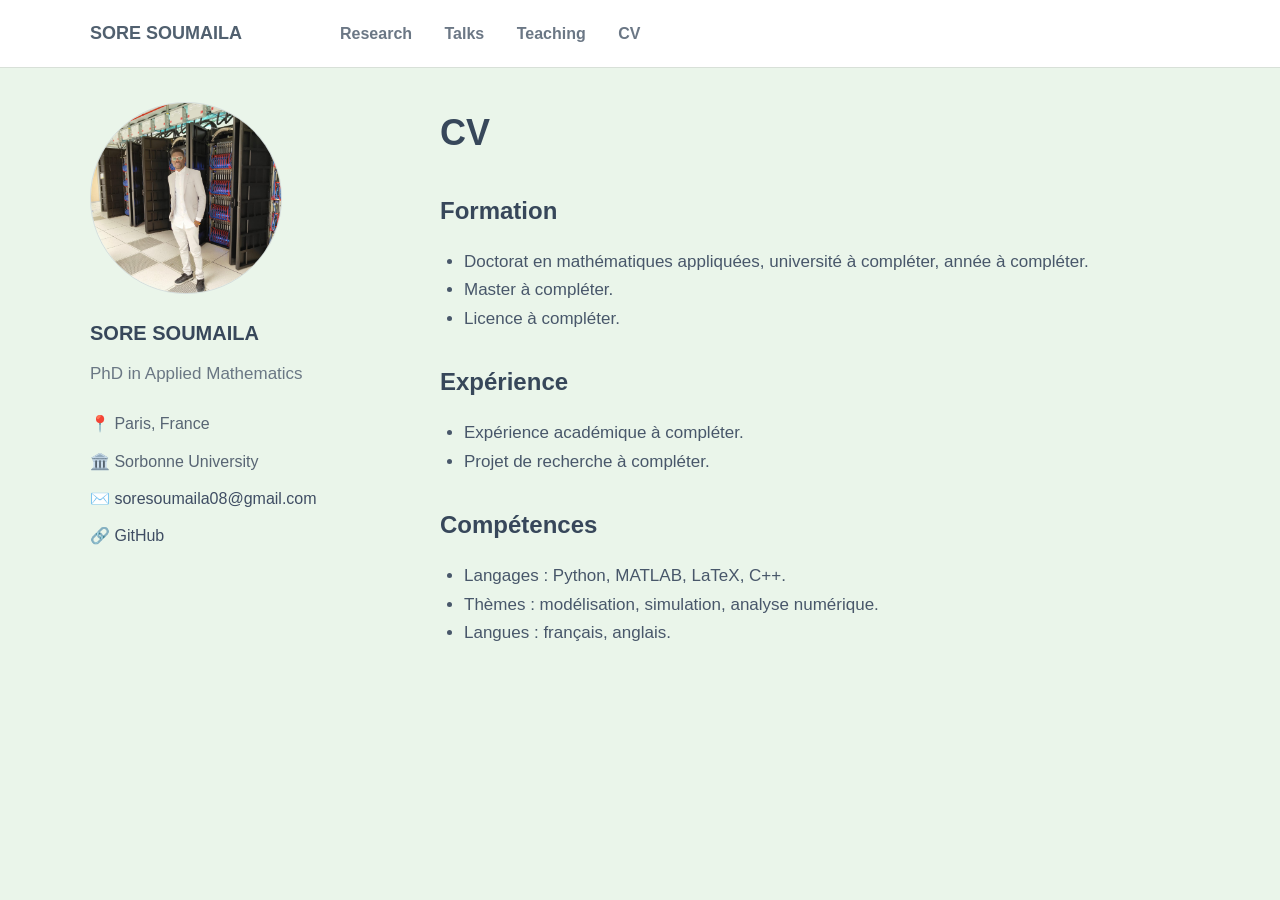
==== cv/index.html @ dfa43f42 "Update index.html" ====
<!DOCTYPE html>
<html lang="fr">
<head>
  <meta charset="UTF-8">
  <meta name="viewport" content="width=device-width, initial-scale=1.0">
  <title>CV - SORE SOUMAILA</title>
  <link rel="stylesheet" href="/style.css">
</head>
<body>
  <header class="topbar">
    <div class="topbar-container">
      <a href="/" class="site-name">SORE SOUMAILA</a>
      <nav class="menu">
        <a href="/recherche/">Research</a>
        <a href="/talks/">Talks</a>
        <a href="/enseignement/">Teaching</a>
        <a href="/cv/">CV</a>
      </nav>
    </div>
  </header>

  <main class="layout">
    <aside class="sidebar">
      <img src="/images/photo.jpg" alt="Photo de profil" class="photo-profil">
      <h1>SORE SOUMAILA</h1>
      <p class="subtitle">PhD in Applied Mathematics </p>

      <div class="info-block">
        <p>📍 Paris, France</p>
        <p>🏛️ Sorbonne University </p>
        <p>✉️ <a href="mailto:soresoumaila08@gmail.com">soresoumaila08@gmail.com</a></p>
        <p>🔗 <a href="#">GitHub</a></p>
      </div>
    </aside>

    <section class="content">
      <h2>CV</h2>

      <h3>Formation</h3>
      <ul>
        <li>Doctorat en mathématiques appliquées, université à compléter, année à compléter.</li>
        <li>Master à compléter.</li>
        <li>Licence à compléter.</li>
      </ul>

      <h3>Expérience</h3>
      <ul>
        <li>Expérience académique à compléter.</li>
        <li>Projet de recherche à compléter.</li>
      </ul>

      <h3>Compétences</h3>
      <ul>
        <li>Langages : Python, MATLAB, LaTeX, C++.</li>
        <li>Thèmes : modélisation, simulation, analyse numérique.</li>
        <li>Langues : français, anglais.</li>
      </ul>
    </section>
  </main>
</body>
</html>
---- style.css ----
body {
  margin: 0;
  font-family: Arial, Helvetica, sans-serif;
  color: #3f4d63;
  background-color: #eaf5ea;
  line-height: 1.7;
}

.topbar {
  border-bottom: 1px solid #d8e0d8;
  background-color: #ffffff;
}

.topbar-container {
  max-width: 1100px;
  margin: 0 auto;
  padding: 18px 24px;
  display: flex;
  align-items: center;
  justify-content: flex-start;
  gap: 70px;
}

.site-name {
  font-size: 18px;
  font-weight: 700;
  color: #51606f;
  text-decoration: none;
}

.site-name:hover {
  text-decoration: underline;
}

.menu a {
  text-decoration: none;
  color: #6b7785;
  margin-left: 28px;
  font-size: 16px;
  font-weight: 600;
}

.menu a:hover {
  color: #2f3b4a;
}

.layout {
  max-width: 1100px;
  margin: 34px auto;
  padding: 0 24px;
  display: grid;
  grid-template-columns: 270px 1fr;
  gap: 80px;
}

.sidebar {
  align-self: start;
}

.photo-profil {
  width: 190px;
  height: 190px;
  object-fit: cover;
  border-radius: 50%;
  display: block;
  margin-bottom: 22px;
  border: 1px solid #d5dddd;
}

.sidebar h1 {
  font-size: 20px;
  margin: 0 0 10px 0;
  color: #37475a;
}

.subtitle {
  margin: 0 0 22px 0;
  color: #6a7784;
  font-size: 17px;
}

.info-block p {
  margin: 10px 0;
  color: #586574;
  font-size: 16px;
}

.info-block a {
  color: #3f4d63;
  text-decoration: none;
}

.info-block a:hover {
  text-decoration: underline;
}

.content h2 {
  font-size: 36px;
  margin-top: 0;
  margin-bottom: 18px;
  color: #37475a;
}

.content h3 {
  font-size: 24px;
  margin-top: 28px;
  margin-bottom: 12px;
  color: #37475a;
}

.content p,
.content li {
  font-size: 17px;
  color: #48576a;
}

.content p {
  margin-bottom: 24px;
  max-width: 900px;
}

.content ul {
  padding-left: 24px;
}

.content a {
  color: #4aa3c7;
  text-decoration: none;
}

.content a:hover {
  text-decoration: underline;
}

.year-block {
  margin-bottom: 28px;
}

.year-block h3 {
  font-size: 18px;
  margin-bottom: 10px;
  color: #37475a;
}

.year-block ul {
  margin: 0;
  padding-left: 24px;
}

.year-block li {
  margin-bottom: 10px;
}

@media (max-width: 900px) {
  .layout {
    grid-template-columns: 1fr;
    gap: 30px;
  }

  .topbar-container {
    gap: 30px;
  }

  .menu a {
    margin-left: 14px;
    font-size: 14px;
  }
}
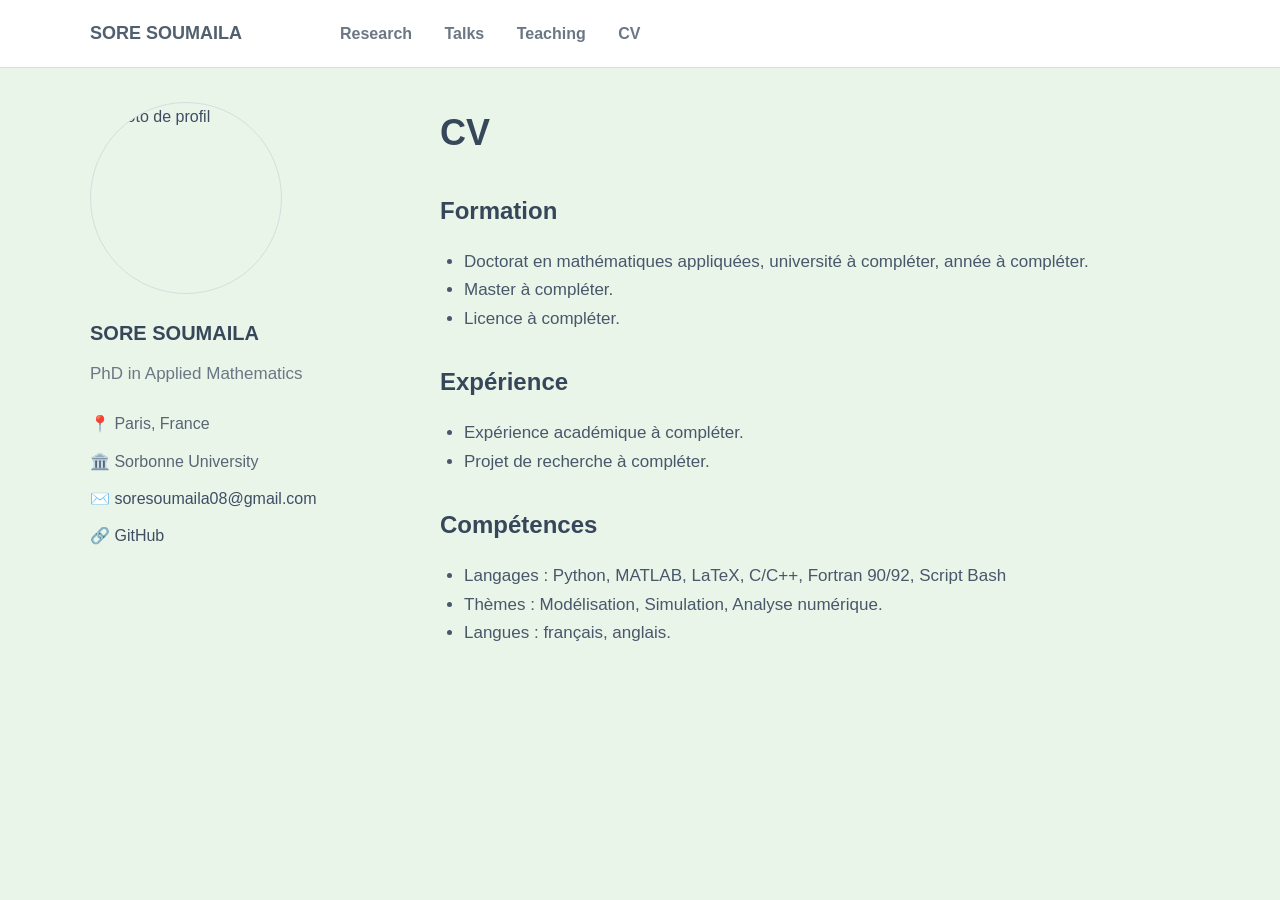
==== commit 65e26d00: "Update index.html" ====
--- a/cv/index.html
+++ b/cv/index.html
@@ -3,7 +3,11 @@
 <head>
   <meta charset="UTF-8">
   <meta name="viewport" content="width=device-width, initial-scale=1.0">
-  <title>CV - SORE SOUMAILA</title>
+  <meta name="google-site-verification" content="8gv8ETqGiuPviAt5-yaoIe_0OM7RxLq_Fy0cH31vGm8" />
+  <title>SORE SOUMAILA - Doctorant en mathématiques appliquées</title>
+  <meta name="description" content="Site personnel de SORE SOUMAILA, doctorant en mathématiques appliquées. Recherche en simulation, contrôle et nanofils ferromagnétiques.">
+  <link rel="canonical" href="https://sore-soumaila.github.io/">
+  <meta name="robots" content="index, follow">
   <link rel="stylesheet" href="/style.css">
 </head>
 <body>
@@ -51,9 +55,9 @@
 
       <h3>Compétences</h3>
       <ul>
-        <li>Langages : Python, MATLAB, LaTeX, C++.</li>
-        <li>Thèmes : modélisation, simulation, analyse numérique.</li>
-        <li>Langues : français, anglais.</li>
+        <li>Langages : Python, MATLAB, LaTeX, C/C++, Fortran 90/92, Script Bash</li>
+        <li>Thèmes   : Modélisation, Simulation, Analyse numérique.</li>
+        <li>Langues  : français, anglais.</li>
       </ul>
     </section>
   </main>
--- a/style.css
+++ b/style.css
@@ -9,6 +9,11 @@
 .topbar {
   border-bottom: 1px solid #d8e0d8;
   background-color: #ffffff;
+}
+
+.subcourse {
+  margin-top: 6px;
+  margin-bottom: 10px;
 }
 
 .topbar-container {
@@ -61,6 +66,7 @@
   width: 190px;
   height: 190px;
   object-fit: cover;
+  object-position: center center;
   border-radius: 50%;
   display: block;
   margin-bottom: 22px;
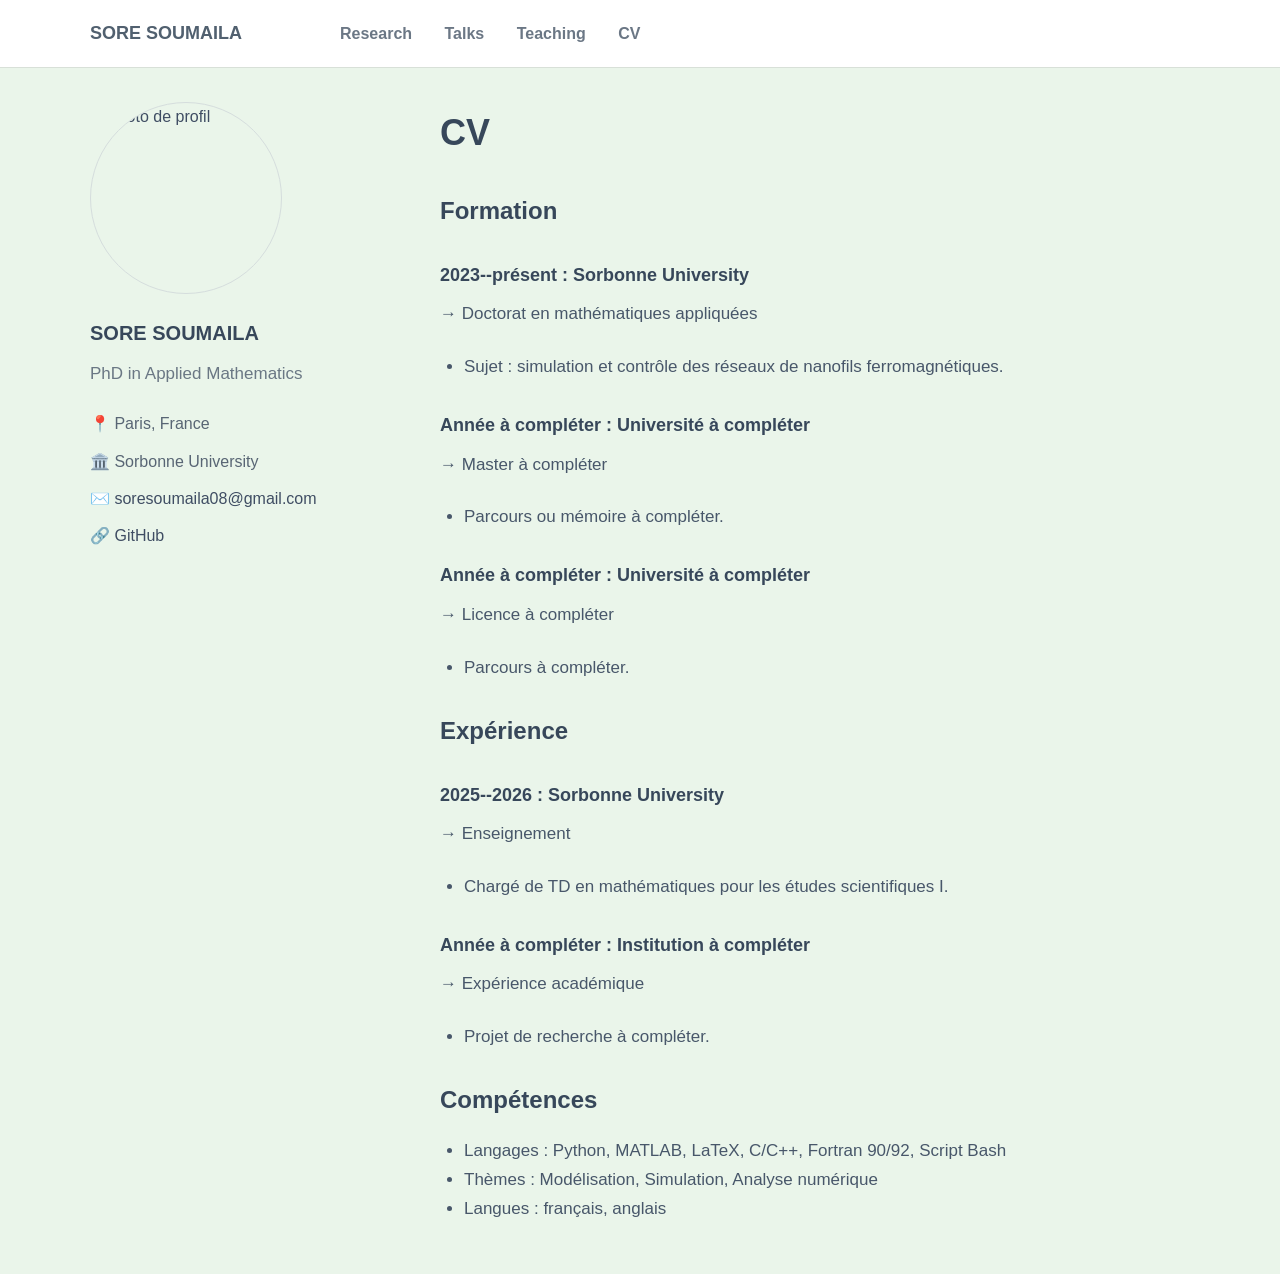
==== commit 25ce9b7f: "Update index.html" ====
--- a/cv/index.html
+++ b/cv/index.html
@@ -27,11 +27,11 @@
     <aside class="sidebar">
       <img src="/images/photo.jpg" alt="Photo de profil" class="photo-profil">
       <h1>SORE SOUMAILA</h1>
-      <p class="subtitle">PhD in Applied Mathematics </p>
+      <p class="subtitle">PhD in Applied Mathematics</p>
 
       <div class="info-block">
         <p>📍 Paris, France</p>
-        <p>🏛️ Sorbonne University </p>
+        <p>🏛️ Sorbonne University</p>
         <p>✉️ <a href="mailto:soresoumaila08@gmail.com">soresoumaila08@gmail.com</a></p>
         <p>🔗 <a href="#">GitHub</a></p>
       </div>
@@ -41,25 +41,58 @@
       <h2>CV</h2>
 
       <h3>Formation</h3>
-      <ul>
-        <li>Doctorat en mathématiques appliquées, université à compléter, année à compléter.</li>
-        <li>Master à compléter.</li>
-        <li>Licence à compléter.</li>
-      </ul>
+
+      <div class="year-block">
+        <h3>2023--présent : Sorbonne University</h3>
+        <p class="subcourse">&rarr; Doctorat en mathématiques appliquées</p>
+        <ul>
+          <li>Sujet : simulation et contrôle des réseaux de nanofils ferromagnétiques.</li>
+        </ul>
+      </div>
+
+      <div class="year-block">
+        <h3>Année à compléter : Université à compléter</h3>
+        <p class="subcourse">&rarr; Master à compléter</p>
+        <ul>
+          <li>Parcours ou mémoire à compléter.</li>
+        </ul>
+      </div>
+
+      <div class="year-block">
+        <h3>Année à compléter : Université à compléter</h3>
+        <p class="subcourse">&rarr; Licence à compléter</p>
+        <ul>
+          <li>Parcours à compléter.</li>
+        </ul>
+      </div>
 
       <h3>Expérience</h3>
-      <ul>
-        <li>Expérience académique à compléter.</li>
-        <li>Projet de recherche à compléter.</li>
-      </ul>
+
+      <div class="year-block">
+        <h3>2025--2026 : Sorbonne University</h3>
+        <p class="subcourse">&rarr; Enseignement</p>
+        <ul>
+          <li>Chargé de TD en mathématiques pour les études scientifiques I.</li>
+        </ul>
+      </div>
+
+      <div class="year-block">
+        <h3>Année à compléter : Institution à compléter</h3>
+        <p class="subcourse">&rarr; Expérience académique</p>
+        <ul>
+          <li>Projet de recherche à compléter.</li>
+        </ul>
+      </div>
 
       <h3>Compétences</h3>
       <ul>
         <li>Langages : Python, MATLAB, LaTeX, C/C++, Fortran 90/92, Script Bash</li>
-        <li>Thèmes   : Modélisation, Simulation, Analyse numérique.</li>
-        <li>Langues  : français, anglais.</li>
+        <li>Thèmes : Modélisation, Simulation, Analyse numérique</li>
+        <li>Langues : français, anglais</li>
       </ul>
     </section>
   </main>
 </body>
 </html>
+
+
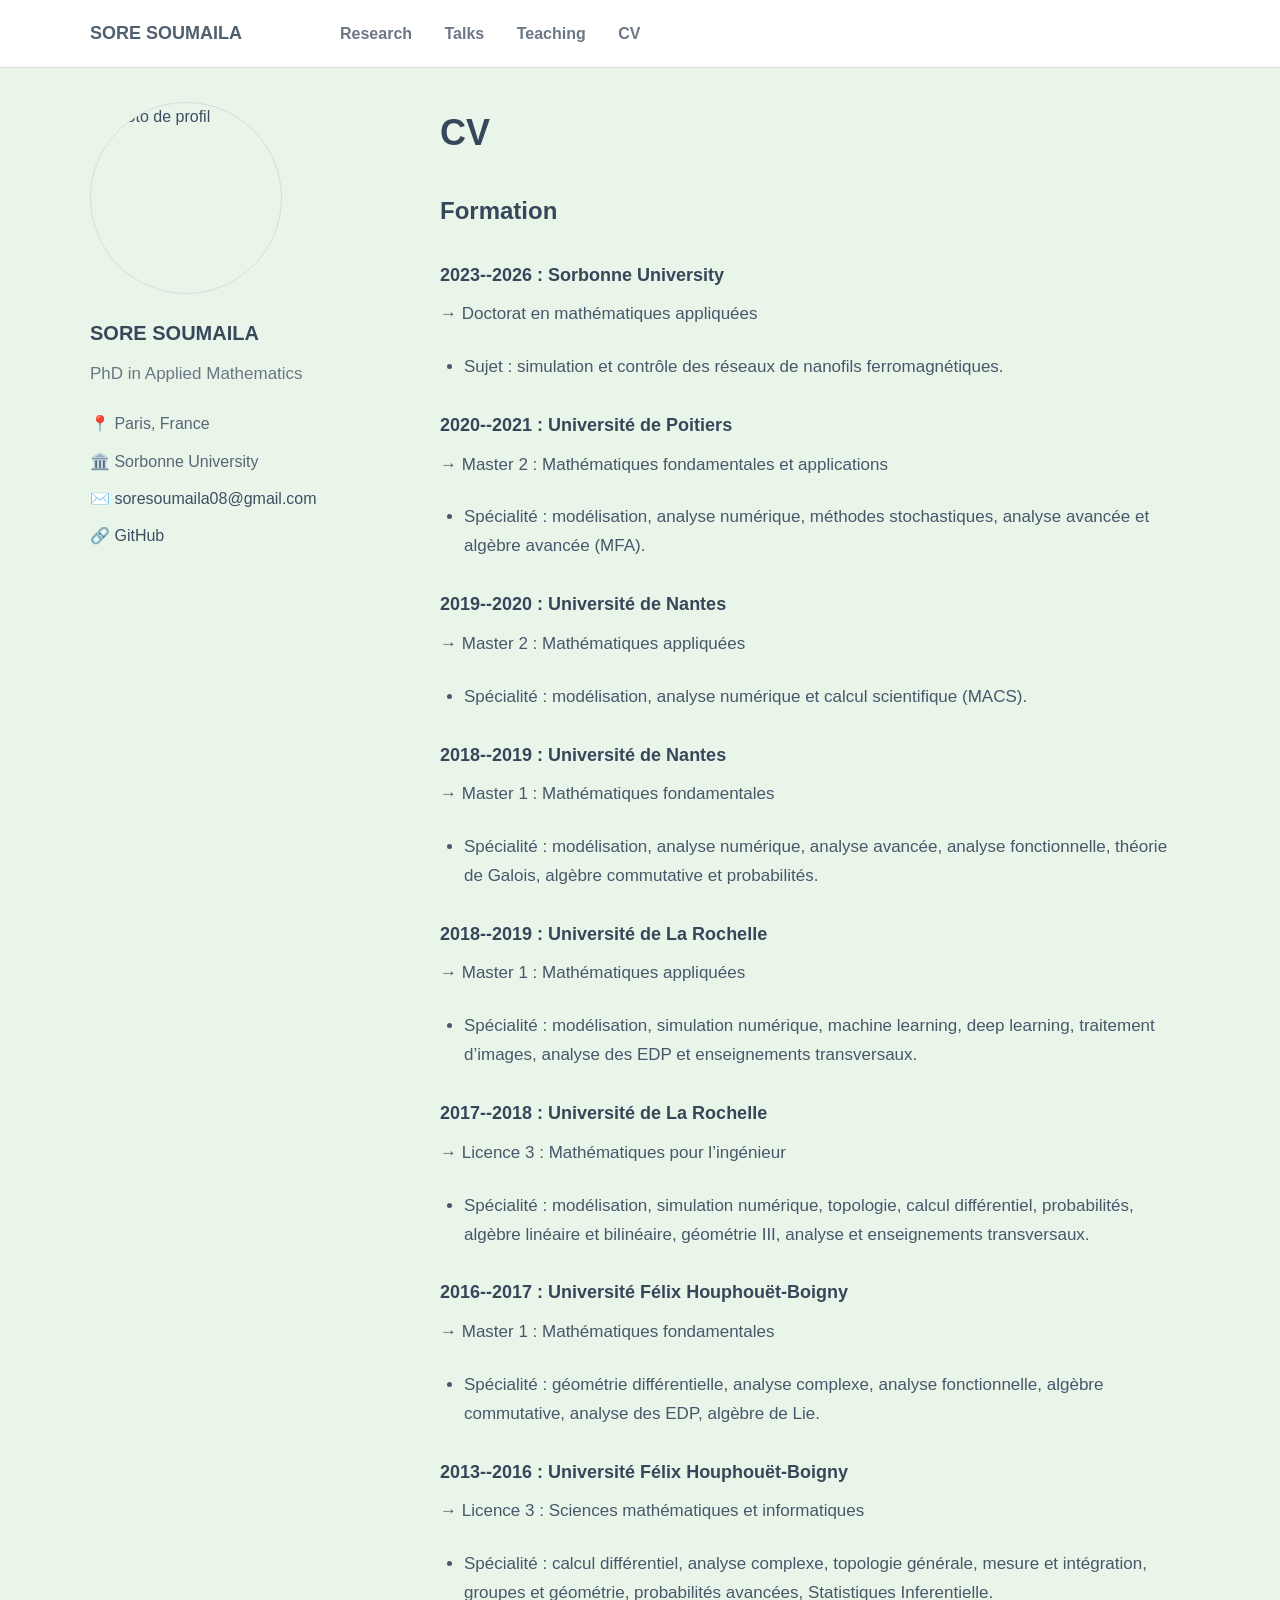
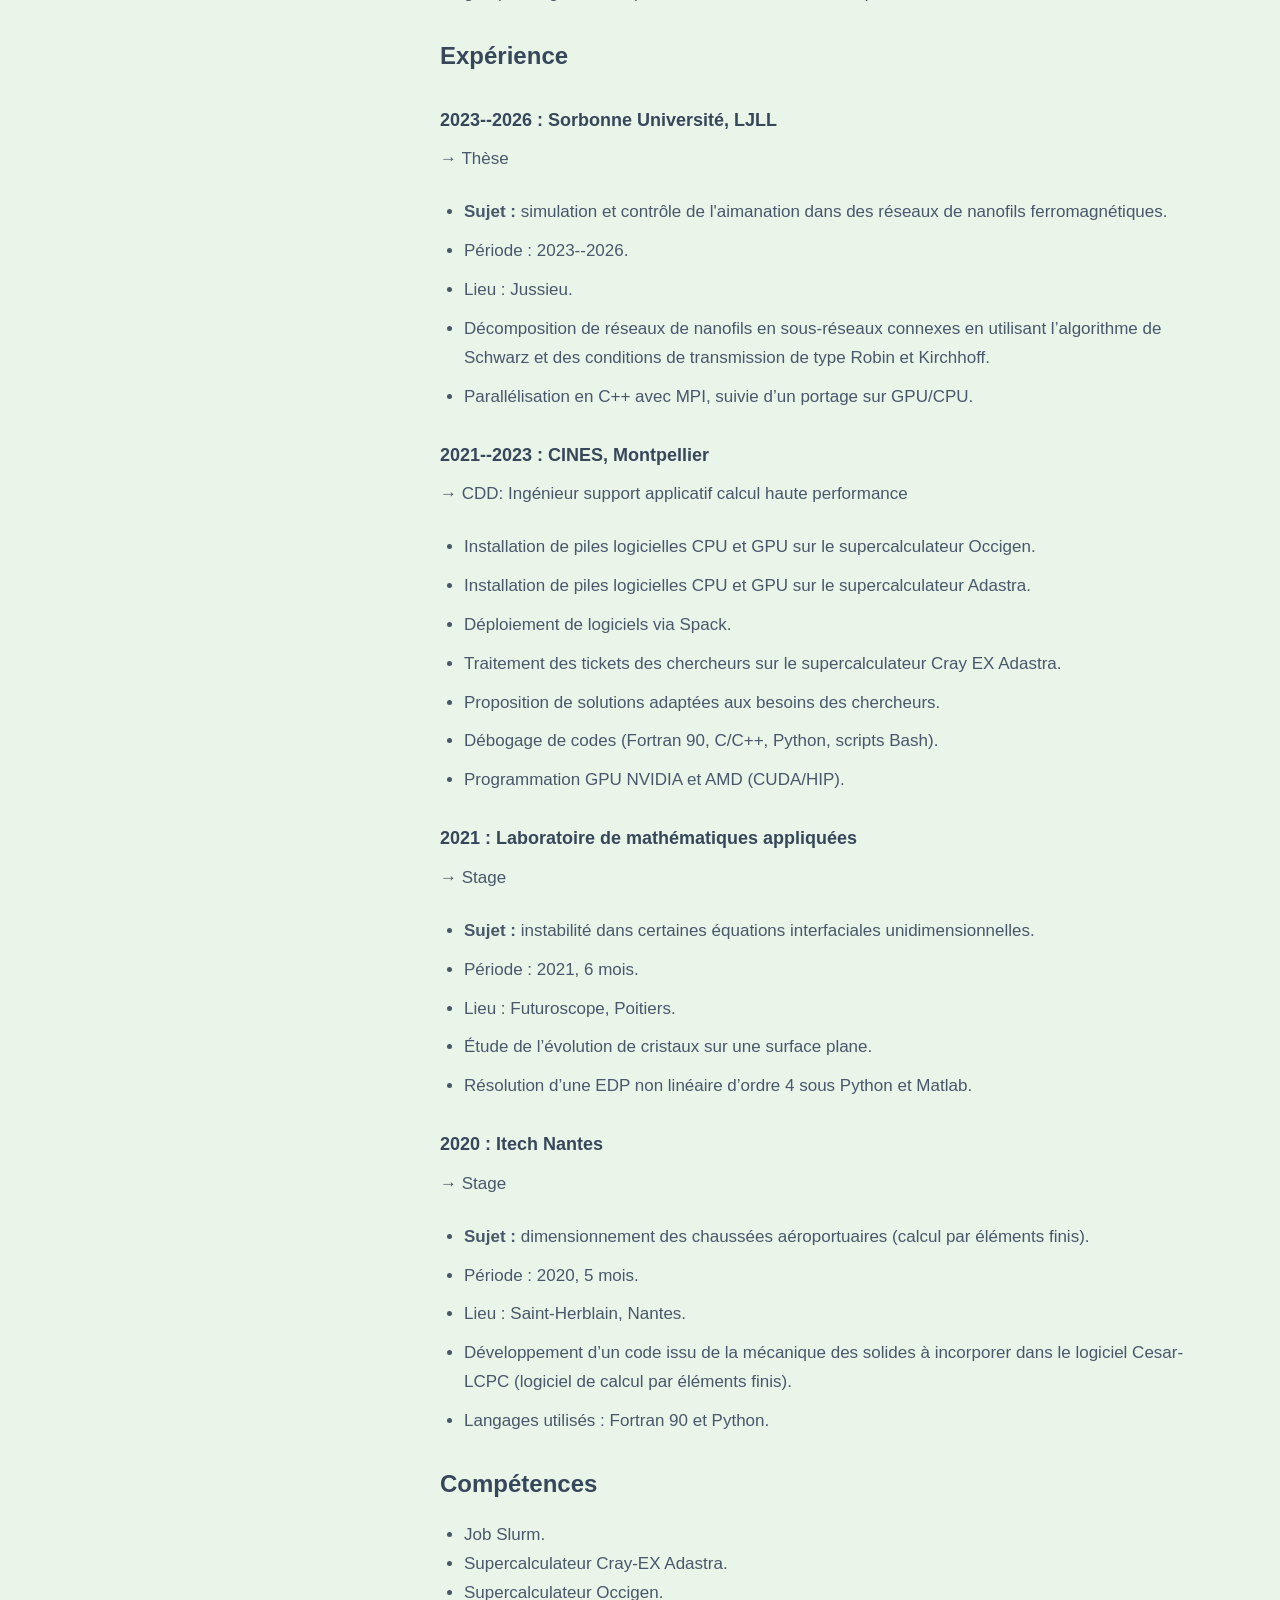
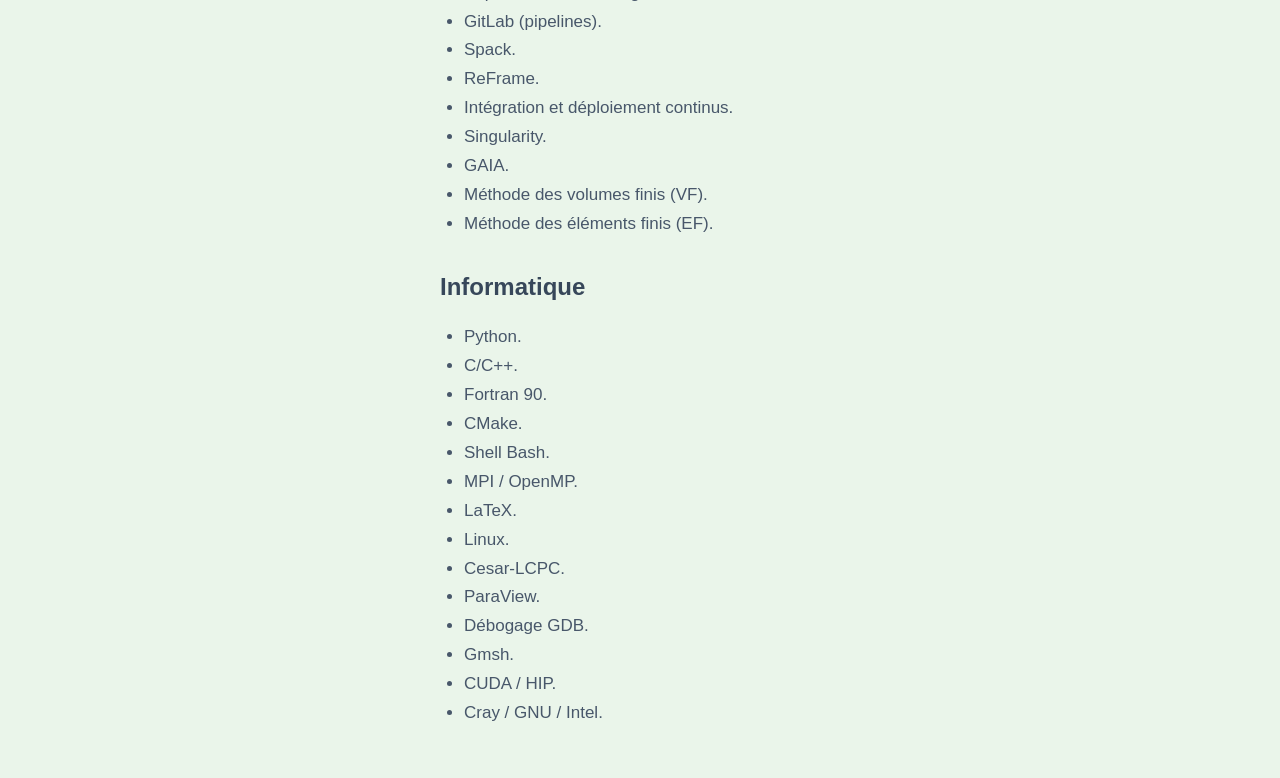
==== commit f775f741: "Update index.html" ====
--- a/cv/index.html
+++ b/cv/index.html
@@ -3,7 +3,7 @@
 <head>
   <meta charset="UTF-8">
   <meta name="viewport" content="width=device-width, initial-scale=1.0">
-  <meta name="google-site-verification" content="8gv8ETqGiuPviAt5-yaoIe_0OM7RxLq_Fy0cH31vGm8" />
+  <meta name="google-site-verification" content="8gv8ETqGiuPviAt5-yaoIe_0OM7RxLq_Fy0cH31vGm8">
   <title>SORE SOUMAILA - Doctorant en mathématiques appliquées</title>
   <meta name="description" content="Site personnel de SORE SOUMAILA, doctorant en mathématiques appliquées. Recherche en simulation, contrôle et nanofils ferromagnétiques.">
   <link rel="canonical" href="https://sore-soumaila.github.io/">
@@ -43,7 +43,7 @@
       <h3>Formation</h3>
 
       <div class="year-block">
-        <h3>2023--présent : Sorbonne University</h3>
+        <h3>2023--2026 : Sorbonne University</h3>
         <p class="subcourse">&rarr; Doctorat en mathématiques appliquées</p>
         <ul>
           <li>Sujet : simulation et contrôle des réseaux de nanofils ferromagnétiques.</li>
@@ -51,48 +51,147 @@
       </div>
 
       <div class="year-block">
-        <h3>Année à compléter : Université à compléter</h3>
-        <p class="subcourse">&rarr; Master à compléter</p>
+        <h3>2020--2021 : Université de Poitiers</h3>
+        <p class="subcourse">&rarr; Master 2 : Mathématiques fondamentales et applications</p>
         <ul>
-          <li>Parcours ou mémoire à compléter.</li>
+          <li>Spécialité : modélisation, analyse numérique, méthodes stochastiques, analyse avancée et algèbre avancée (MFA).</li>
         </ul>
       </div>
 
       <div class="year-block">
-        <h3>Année à compléter : Université à compléter</h3>
-        <p class="subcourse">&rarr; Licence à compléter</p>
+        <h3>2019--2020 : Université de Nantes</h3>
+        <p class="subcourse">&rarr; Master 2 : Mathématiques appliquées</p>
         <ul>
-          <li>Parcours à compléter.</li>
+          <li>Spécialité : modélisation, analyse numérique et calcul scientifique (MACS).</li>
+        </ul>
+      </div>
+
+      <div class="year-block">
+        <h3>2018--2019 : Université de Nantes</h3>
+        <p class="subcourse">&rarr; Master 1 : Mathématiques fondamentales</p>
+        <ul>
+          <li>Spécialité : modélisation, analyse numérique, analyse avancée, analyse fonctionnelle, théorie de Galois, algèbre commutative et probabilités.</li>
+        </ul>
+      </div>
+
+      <div class="year-block">
+        <h3>2018--2019 : Université de La Rochelle</h3>
+        <p class="subcourse">&rarr; Master 1 : Mathématiques appliquées</p>
+        <ul>
+          <li>Spécialité : modélisation, simulation numérique, machine learning, deep learning, traitement d’images, analyse des EDP et enseignements transversaux.</li>
+        </ul>
+      </div>
+
+      <div class="year-block">
+        <h3>2017--2018 : Université de La Rochelle</h3>
+        <p class="subcourse">&rarr; Licence 3 : Mathématiques pour l’ingénieur</p>
+        <ul>
+          <li>Spécialité : modélisation, simulation numérique, topologie, calcul différentiel, probabilités, algèbre linéaire et bilinéaire, géométrie III, analyse et enseignements transversaux.</li>
+        </ul>
+      </div>
+
+      <div class="year-block">
+        <h3>2016--2017 : Université Félix Houphouët-Boigny</h3>
+        <p class="subcourse">&rarr; Master 1 : Mathématiques fondamentales</p>
+        <ul>
+          <li>Spécialité : géométrie différentielle, analyse complexe, analyse fonctionnelle, algèbre commutative, analyse des EDP, algèbre de Lie.</li>
+        </ul>
+      </div>
+
+      <div class="year-block">
+        <h3>2013--2016 : Université Félix Houphouët-Boigny</h3>
+        <p class="subcourse">&rarr; Licence 3 : Sciences mathématiques et informatiques</p>
+        <ul>
+          <li>Spécialité : calcul différentiel, analyse complexe, topologie générale, mesure et intégration, groupes et géométrie, probabilités avancées, Statistiques Inferentielle.</li>
         </ul>
       </div>
 
       <h3>Expérience</h3>
 
       <div class="year-block">
-        <h3>2025--2026 : Sorbonne University</h3>
-        <p class="subcourse">&rarr; Enseignement</p>
+        <h3>2023--2026 : Sorbonne Université, LJLL</h3>
+        <p class="subcourse">&rarr; Thèse</p>
         <ul>
-          <li>Chargé de TD en mathématiques pour les études scientifiques I.</li>
+          <li><strong>Sujet :</strong> simulation et contrôle de l'aimanation dans des réseaux de nanofils ferromagnétiques.</li>
+          <li>Période : 2023--2026.</li>
+          <li>Lieu : Jussieu.</li>
+          <li>Décomposition de réseaux de nanofils en sous-réseaux connexes en utilisant l’algorithme de Schwarz et des conditions de transmission de type Robin et Kirchhoff.</li>
+          <li>Parallélisation en C++ avec MPI, suivie d’un portage sur GPU/CPU.</li>
         </ul>
       </div>
 
       <div class="year-block">
-        <h3>Année à compléter : Institution à compléter</h3>
-        <p class="subcourse">&rarr; Expérience académique</p>
+        <h3>2021--2023 : CINES, Montpellier</h3>
+        <p class="subcourse">&rarr; CDD: Ingénieur support applicatif calcul haute performance </p>
         <ul>
-          <li>Projet de recherche à compléter.</li>
+          <li>Installation de piles logicielles CPU et GPU sur le supercalculateur Occigen.</li>
+          <li>Installation de piles logicielles CPU et GPU sur le supercalculateur Adastra.</li>
+          <li>Déploiement de logiciels via Spack.</li>
+          <li>Traitement des tickets des chercheurs sur le supercalculateur Cray EX Adastra.</li>
+          <li>Proposition de solutions adaptées aux besoins des chercheurs.</li>
+          <li>Débogage de codes (Fortran 90, C/C++, Python, scripts Bash).</li>
+          <li>Programmation GPU NVIDIA et AMD (CUDA/HIP).</li>
+        </ul>
+      </div>
+
+      <div class="year-block">
+        <h3>2021 : Laboratoire de mathématiques appliquées</h3>
+        <p class="subcourse">&rarr; Stage</p>
+        <ul>
+          <li><strong>Sujet :</strong> instabilité dans certaines équations interfaciales unidimensionnelles.</li>
+          <li>Période : 2021, 6 mois.</li>
+          <li>Lieu : Futuroscope, Poitiers.</li>
+          <li>Étude de l’évolution de cristaux sur une surface plane.</li>
+          <li>Résolution d’une EDP non linéaire d’ordre 4 sous Python et Matlab.</li>
+        </ul>
+      </div>
+
+      <div class="year-block">
+        <h3>2020 : Itech Nantes</h3>
+        <p class="subcourse">&rarr; Stage</p>
+        <ul>
+          <li><strong>Sujet :</strong> dimensionnement des chaussées aéroportuaires (calcul par éléments finis).</li>
+          <li>Période : 2020, 5 mois.</li>
+          <li>Lieu : Saint-Herblain, Nantes.</li>
+          <li>Développement d’un code issu de la mécanique des solides à incorporer dans le logiciel Cesar-LCPC (logiciel de calcul par éléments finis).</li>
+          <li>Langages utilisés : Fortran 90 et Python.</li>
         </ul>
       </div>
 
       <h3>Compétences</h3>
       <ul>
-        <li>Langages : Python, MATLAB, LaTeX, C/C++, Fortran 90/92, Script Bash</li>
-        <li>Thèmes : Modélisation, Simulation, Analyse numérique</li>
-        <li>Langues : français, anglais</li>
+        <li>Job Slurm.</li>
+        <li>Supercalculateur Cray-EX Adastra.</li>
+        <li>Supercalculateur Occigen.</li>
+        <li>GitLab (pipelines).</li>
+        <li>Spack.</li>
+        <li>ReFrame.</li>
+        <li>Intégration et déploiement continus.</li>
+        <li>Singularity.</li>
+        <li>GAIA.</li>
+        <li>Méthode des volumes finis (VF).</li>
+        <li>Méthode des éléments finis (EF).</li>
+      </ul>
+
+      <h3>Informatique</h3>
+      <ul>
+        <li>Python.</li>
+        <li>C/C++.</li>
+        <li>Fortran 90.</li>
+        <li>CMake.</li>
+        <li>Shell Bash.</li>
+        <li>MPI / OpenMP.</li>
+        <li>LaTeX.</li>
+        <li>Linux.</li>
+        <li>Cesar-LCPC.</li>
+        <li>ParaView.</li>
+        <li>Débogage GDB.</li>
+        <li>Gmsh.</li>
+        <li>CUDA / HIP.</li>
+        <li>Cray / GNU / Intel.</li>
       </ul>
     </section>
   </main>
 </body>
 </html>
 
-
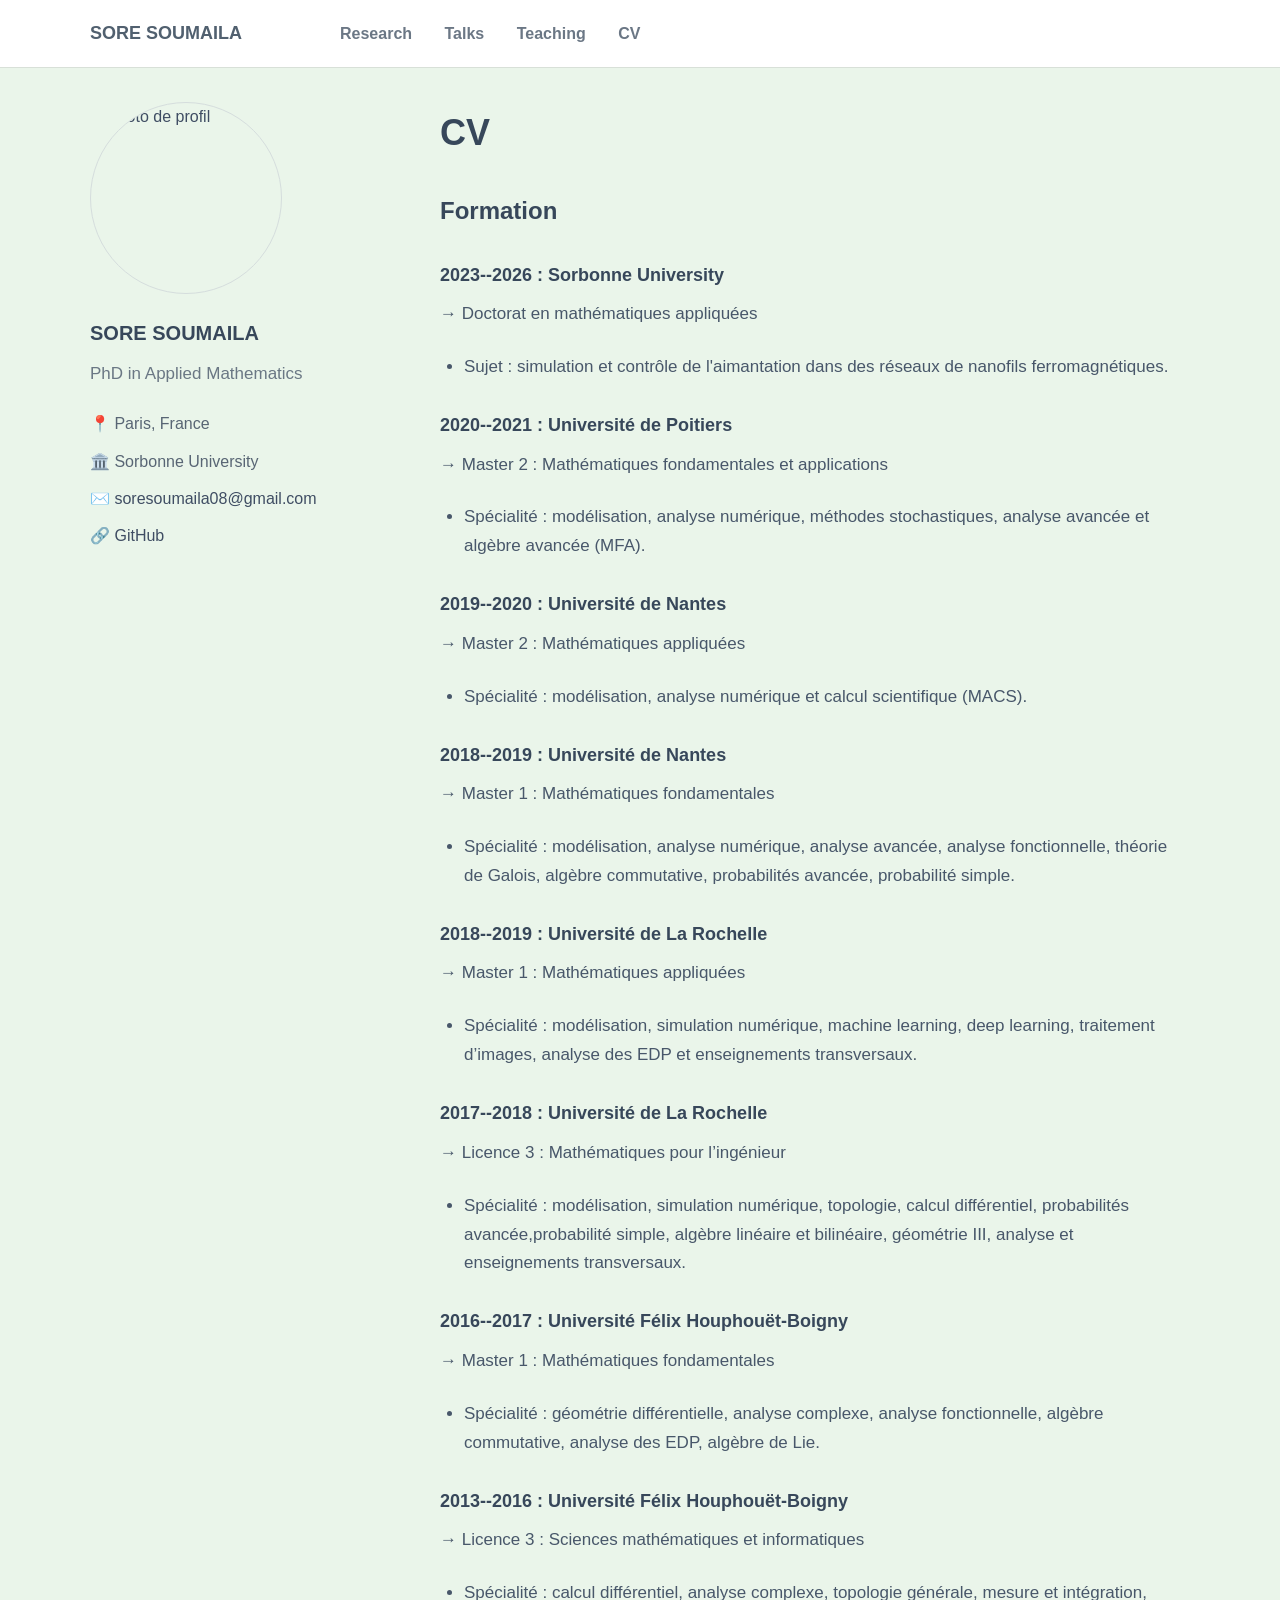
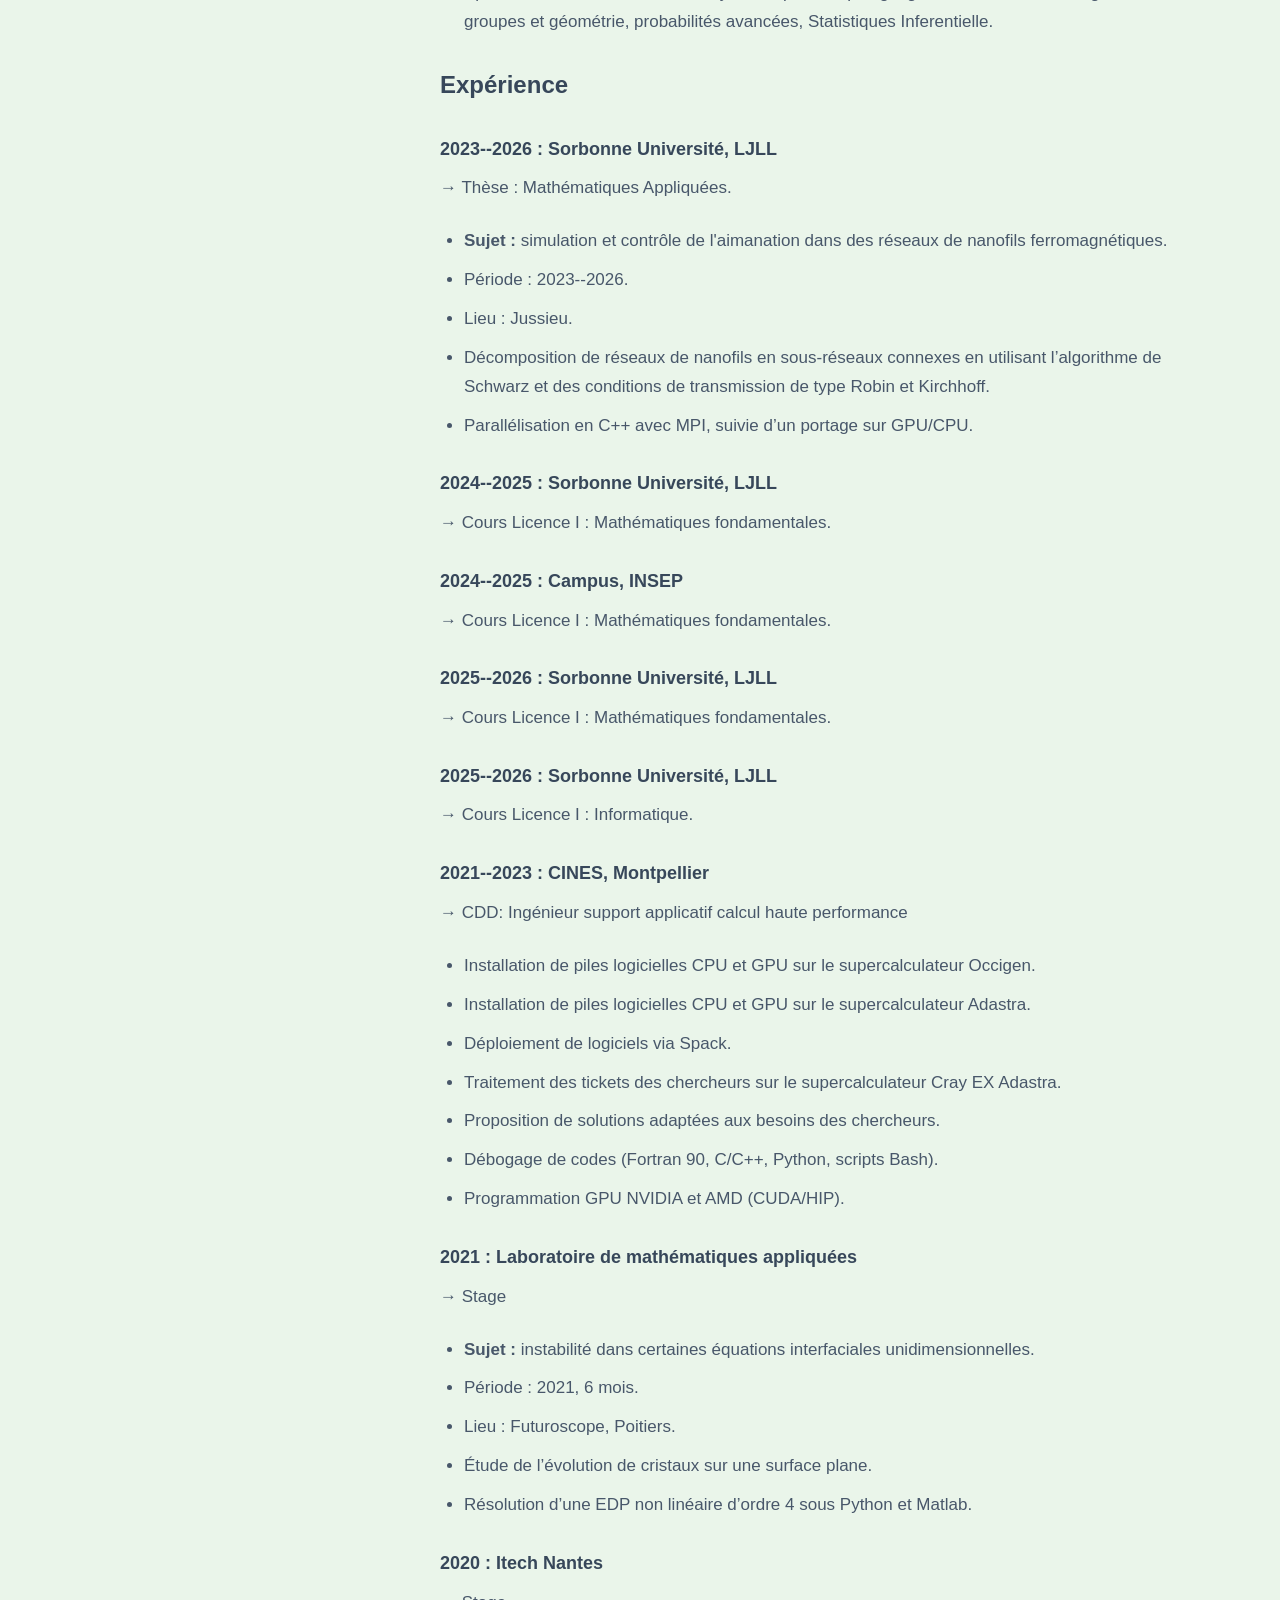
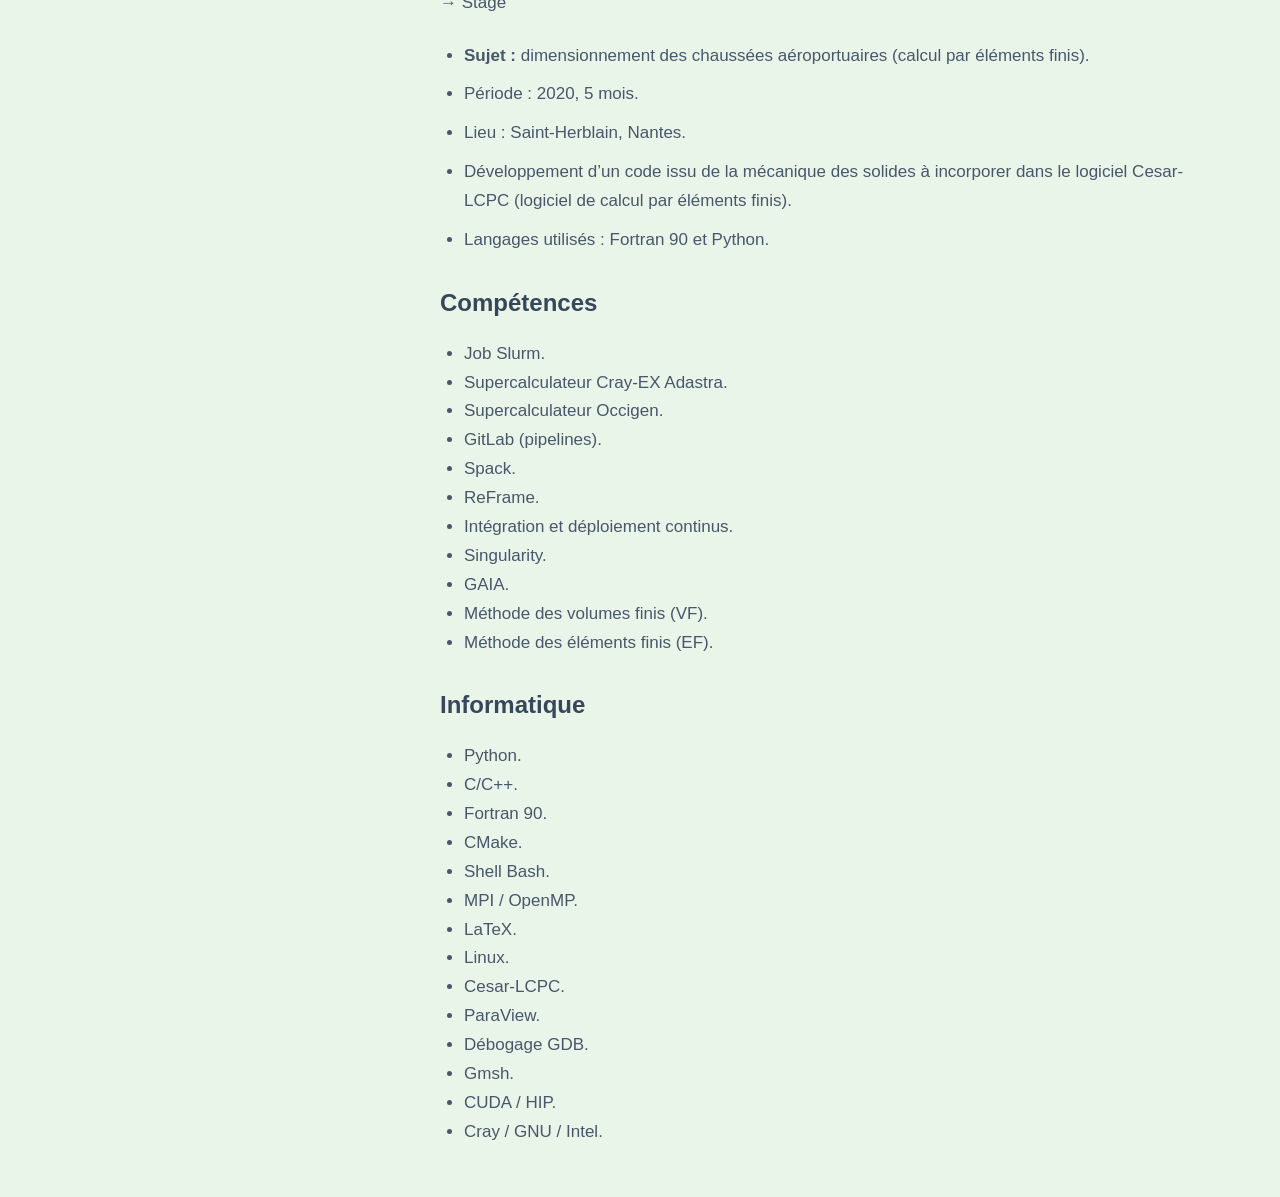
==== commit 17811bc1: "Add new educational experiences for 2024-2026" ====
--- a/cv/index.html
+++ b/cv/index.html
@@ -46,7 +46,7 @@
         <h3>2023--2026 : Sorbonne University</h3>
         <p class="subcourse">&rarr; Doctorat en mathématiques appliquées</p>
         <ul>
-          <li>Sujet : simulation et contrôle des réseaux de nanofils ferromagnétiques.</li>
+          <li>Sujet : simulation et contrôle de l'aimantation dans des réseaux de nanofils ferromagnétiques.</li>
         </ul>
       </div>
 
@@ -70,7 +70,7 @@
         <h3>2018--2019 : Université de Nantes</h3>
         <p class="subcourse">&rarr; Master 1 : Mathématiques fondamentales</p>
         <ul>
-          <li>Spécialité : modélisation, analyse numérique, analyse avancée, analyse fonctionnelle, théorie de Galois, algèbre commutative et probabilités.</li>
+          <li>Spécialité : modélisation, analyse numérique, analyse avancée, analyse fonctionnelle, théorie de Galois, algèbre commutative, probabilités avancée, probabilité simple.</li>
         </ul>
       </div>
 
@@ -86,7 +86,7 @@
         <h3>2017--2018 : Université de La Rochelle</h3>
         <p class="subcourse">&rarr; Licence 3 : Mathématiques pour l’ingénieur</p>
         <ul>
-          <li>Spécialité : modélisation, simulation numérique, topologie, calcul différentiel, probabilités, algèbre linéaire et bilinéaire, géométrie III, analyse et enseignements transversaux.</li>
+          <li>Spécialité : modélisation, simulation numérique, topologie, calcul différentiel, probabilités avancée,probabilité simple, algèbre linéaire et bilinéaire, géométrie III, analyse et enseignements transversaux.</li>
         </ul>
       </div>
 
@@ -110,7 +110,7 @@
 
       <div class="year-block">
         <h3>2023--2026 : Sorbonne Université, LJLL</h3>
-        <p class="subcourse">&rarr; Thèse</p>
+        <p class="subcourse">&rarr; Thèse : Mathématiques Appliquées.</p>
         <ul>
           <li><strong>Sujet :</strong> simulation et contrôle de l'aimanation dans des réseaux de nanofils ferromagnétiques.</li>
           <li>Période : 2023--2026.</li>
@@ -118,6 +118,26 @@
           <li>Décomposition de réseaux de nanofils en sous-réseaux connexes en utilisant l’algorithme de Schwarz et des conditions de transmission de type Robin et Kirchhoff.</li>
           <li>Parallélisation en C++ avec MPI, suivie d’un portage sur GPU/CPU.</li>
         </ul>
+      </div>
+      
+      <div class="year-block">
+        <h3>2024--2025 : Sorbonne Université, LJLL</h3>
+        <p class="subcourse">&rarr; Cours Licence I : Mathématiques fondamentales.</p>
+      </div>
+      
+      <div class="year-block">
+        <h3>2024--2025 : Campus, INSEP</h3>
+        <p class="subcourse">&rarr; Cours Licence I : Mathématiques fondamentales.</p>
+      </div>
+
+      <div class="year-block">
+        <h3>2025--2026 : Sorbonne Université, LJLL</h3>
+        <p class="subcourse">&rarr; Cours Licence I : Mathématiques fondamentales.</p>
+      </div>
+
+      <div class="year-block">
+        <h3>2025--2026 : Sorbonne Université, LJLL</h3>
+        <p class="subcourse">&rarr; Cours Licence I : Informatique.</p>
       </div>
 
       <div class="year-block">
